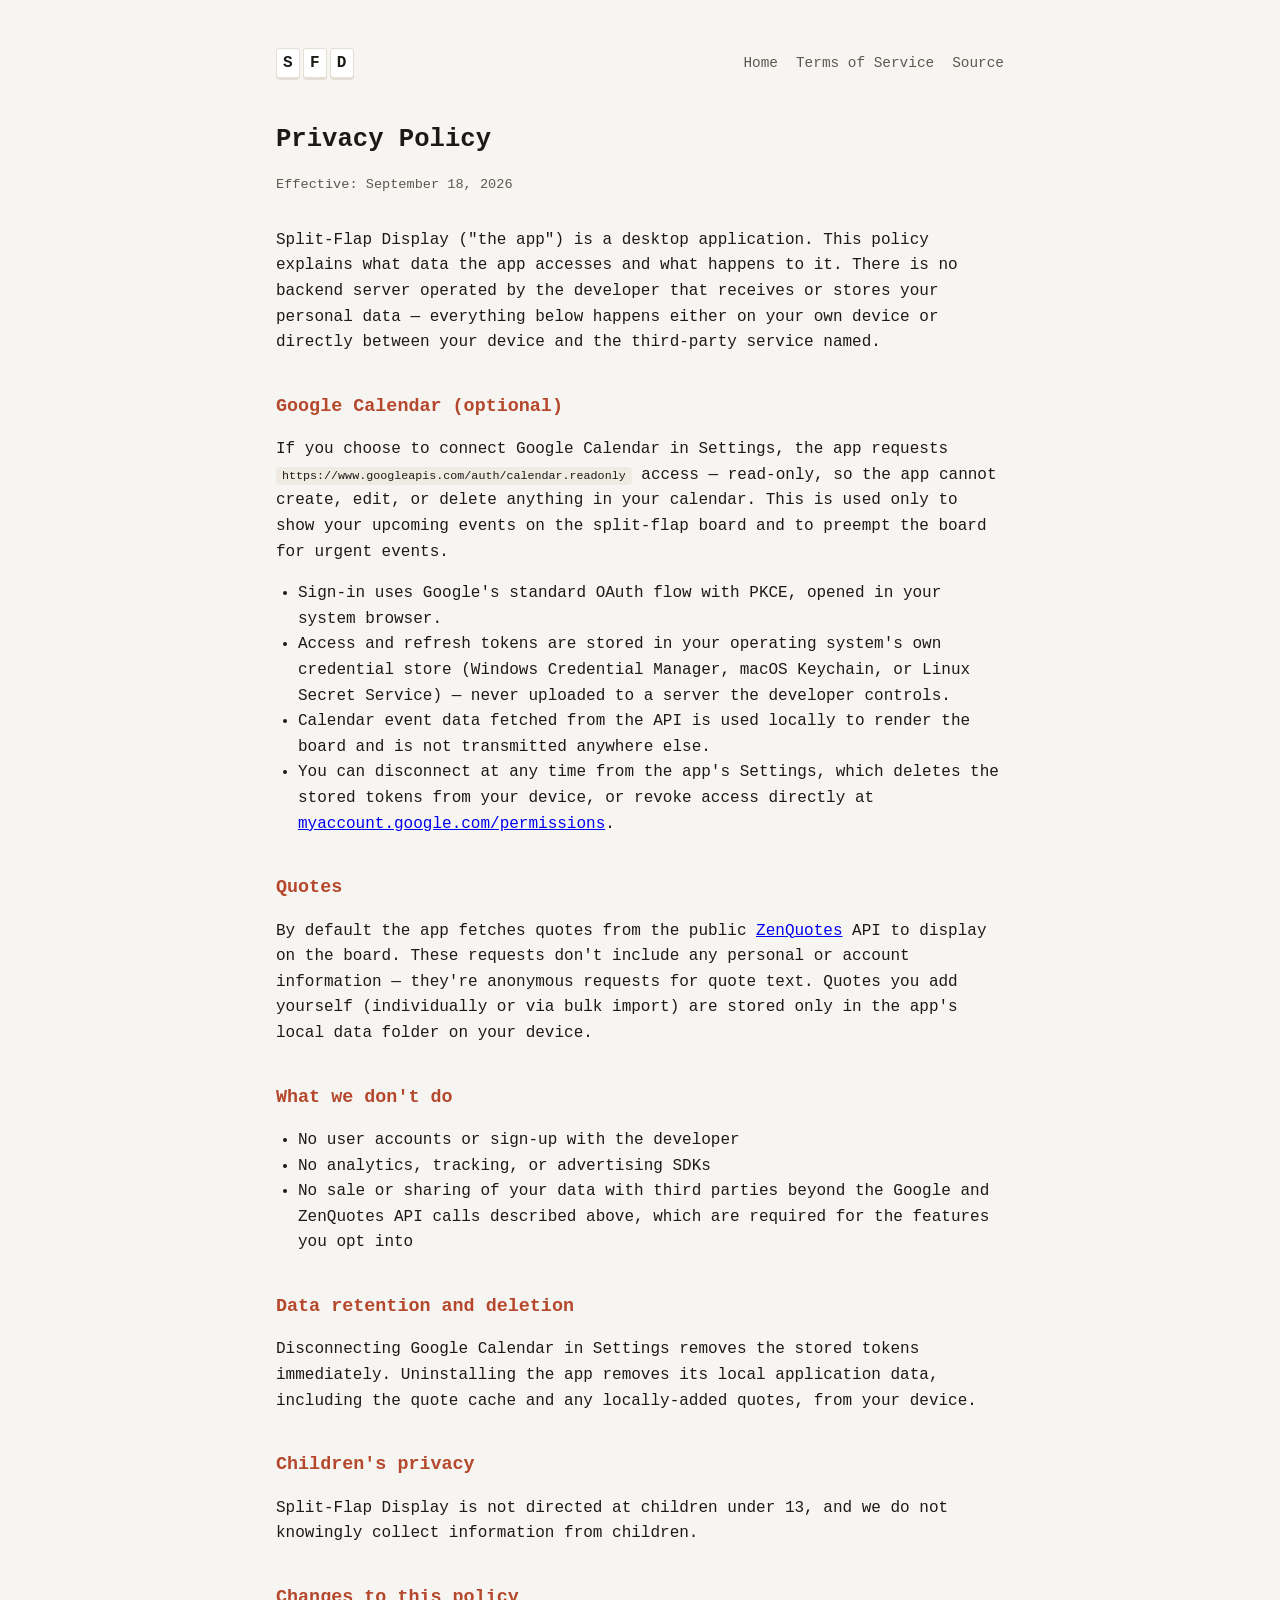
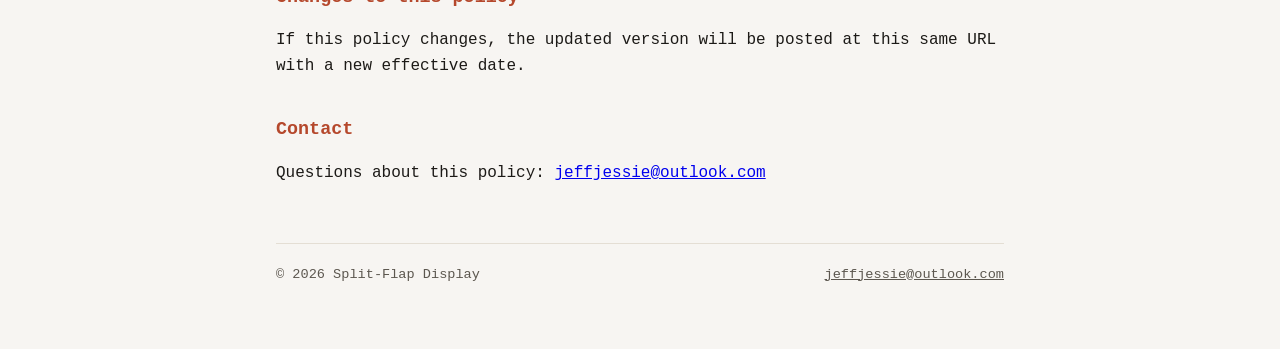
==== privacy.html @ 46285c23 "Landing for Desktop application" ====
<!doctype html>
<html lang="en">
<head>
<meta charset="utf-8">
<meta name="viewport" content="width=device-width, initial-scale=1">
<title>Privacy Policy — Split-Flap Display</title>
<meta name="description" content="Privacy Policy for the Split-Flap Display desktop app.">
<link rel="stylesheet" href="styles.css">
</head>
<body>
<div class="page">
  <header class="site-header">
    <div class="split-flap-mark" aria-hidden="true"><span>S</span><span>F</span><span>D</span></div>
    <nav class="site-nav">
      <a href="index.html">Home</a>
      <a href="terms.html">Terms of Service</a>
      <a href="https://github.com/J3ffJessie/split-flap-board">Source</a>
    </nav>
  </header>

  <main>
    <h1>Privacy Policy</h1>
    <p class="effective-date">Effective: September 18, 2026</p>

    <p>Split-Flap Display ("the app") is a desktop application. This policy explains what data the
    app accesses and what happens to it. There is no backend server operated by the developer that
    receives or stores your personal data — everything below happens either on your own device or
    directly between your device and the third-party service named.</p>

    <h2>Google Calendar (optional)</h2>
    <p>If you choose to connect Google Calendar in Settings, the app requests
    <code>https://www.googleapis.com/auth/calendar.readonly</code> access — read-only, so the app
    cannot create, edit, or delete anything in your calendar. This is used only to show your upcoming
    events on the split-flap board and to preempt the board for urgent events.</p>
    <ul>
      <li>Sign-in uses Google's standard OAuth flow with PKCE, opened in your system browser.</li>
      <li>Access and refresh tokens are stored in your operating system's own credential store
        (Windows Credential Manager, macOS Keychain, or Linux Secret Service) — never uploaded to a
        server the developer controls.</li>
      <li>Calendar event data fetched from the API is used locally to render the board and is not
        transmitted anywhere else.</li>
      <li>You can disconnect at any time from the app's Settings, which deletes the stored tokens from
        your device, or revoke access directly at
        <a href="https://myaccount.google.com/permissions">myaccount.google.com/permissions</a>.</li>
    </ul>

    <h2>Quotes</h2>
    <p>By default the app fetches quotes from the public <a href="https://zenquotes.io">ZenQuotes</a>
    API to display on the board. These requests don't include any personal or account information —
    they're anonymous requests for quote text. Quotes you add yourself (individually or via bulk
    import) are stored only in the app's local data folder on your device.</p>

    <h2>What we don't do</h2>
    <ul>
      <li>No user accounts or sign-up with the developer</li>
      <li>No analytics, tracking, or advertising SDKs</li>
      <li>No sale or sharing of your data with third parties beyond the Google and ZenQuotes API calls
        described above, which are required for the features you opt into</li>
    </ul>

    <h2>Data retention and deletion</h2>
    <p>Disconnecting Google Calendar in Settings removes the stored tokens immediately. Uninstalling
    the app removes its local application data, including the quote cache and any locally-added
    quotes, from your device.</p>

    <h2>Children's privacy</h2>
    <p>Split-Flap Display is not directed at children under 13, and we do not knowingly collect
    information from children.</p>

    <h2>Changes to this policy</h2>
    <p>If this policy changes, the updated version will be posted at this same URL with a new
    effective date.</p>

    <h2>Contact</h2>
    <p>Questions about this policy: <a href="mailto:jeffjessie@outlook.com">jeffjessie@outlook.com</a></p>
  </main>

  <footer class="site-footer">
    <span>&copy; 2026 Split-Flap Display</span>
    <a href="mailto:jeffjessie@outlook.com">jeffjessie@outlook.com</a>
  </footer>
</div>
</body>
</html>
---- styles.css ----
:root {
  --bg: #f7f5f2;
  --surface: #ffffff;
  --text: #1c1a17;
  --text-muted: #5c574f;
  --accent: #b5482c;
  --accent-contrast: #ffffff;
  --border: #e4ded4;
  --code-bg: #efeae2;
  --max-width: 760px;
}

@media (prefers-color-scheme: dark) {
  :root:not([data-theme="light"]) {
    --bg: #16140f;
    --surface: #1f1c16;
    --text: #ece7dd;
    --text-muted: #a89f8f;
    --accent: #e0733f;
    --accent-contrast: #16140f;
    --border: #332f26;
    --code-bg: #26221b;
  }
}

:root[data-theme="dark"] {
  --bg: #16140f;
  --surface: #1f1c16;
  --text: #ece7dd;
  --text-muted: #a89f8f;
  --accent: #e0733f;
  --accent-contrast: #16140f;
  --border: #332f26;
  --code-bg: #26221b;
}

* {
  box-sizing: border-box;
}

html {
  -webkit-text-size-adjust: 100%;
}

body {
  margin: 0;
  background: var(--bg);
  color: var(--text);
  font-family: "Iosevka Term", "JetBrains Mono", "SFMono-Regular", Menlo, Consolas, monospace;
  line-height: 1.6;
  -webkit-font-smoothing: antialiased;
}

.page {
  max-width: var(--max-width);
  margin: 0 auto;
  padding: 48px 16px 64px;
}

.split-flap-mark {
  display: inline-flex;
  gap: 3px;
  font-weight: 700;
  letter-spacing: 0.02em;
}

.split-flap-mark span {
  background: var(--surface);
  border: 1px solid var(--border);
  border-radius: 3px;
  padding: 2px 6px;
  box-shadow: inset 0 -2px 0 var(--border);
}

header.site-header {
  display: flex;
  align-items: baseline;
  justify-content: space-between;
  gap: 16px;
  flex-wrap: wrap;
  margin-bottom: 40px;
}

nav.site-nav {
  display: flex;
  gap: 18px;
  font-size: 0.9rem;
}

nav.site-nav a {
  color: var(--text-muted);
  text-decoration: none;
  border-bottom: 1px solid transparent;
}

nav.site-nav a:hover,
nav.site-nav a:focus-visible {
  color: var(--accent);
  border-bottom-color: var(--accent);
}

h1 {
  font-size: 1.6rem;
  margin: 0 0 8px;
}

h2 {
  font-size: 1.15rem;
  margin: 36px 0 12px;
  color: var(--accent);
}

p, li {
  color: var(--text);
}

.tagline {
  color: var(--text-muted);
  font-size: 1rem;
  margin: 0 0 32px;
}

.effective-date {
  color: var(--text-muted);
  font-size: 0.85rem;
  margin-bottom: 32px;
}

.card {
  background: var(--surface);
  border: 1px solid var(--border);
  border-radius: 8px;
  padding: 20px 22px;
  margin-bottom: 16px;
}

.cta-row {
  display: flex;
  gap: 12px;
  flex-wrap: wrap;
  margin: 28px 0 8px;
}

.btn {
  display: inline-block;
  padding: 10px 18px;
  border-radius: 6px;
  text-decoration: none;
  font-size: 0.9rem;
  border: 1px solid var(--border);
}

.btn.primary {
  background: var(--accent);
  color: var(--accent-contrast);
  border-color: var(--accent);
}

.btn.secondary {
  color: var(--text);
}

code {
  background: var(--code-bg);
  border-radius: 4px;
  padding: 2px 6px;
  font-size: 0.9em;
}

ul {
  padding-left: 22px;
}

footer.site-footer {
  margin-top: 56px;
  padding-top: 20px;
  border-top: 1px solid var(--border);
  color: var(--text-muted);
  font-size: 0.85rem;
  display: flex;
  justify-content: space-between;
  flex-wrap: wrap;
  gap: 10px;
}

footer.site-footer a {
  color: var(--text-muted);
}

@media (max-width: 480px) {
  .page {
    padding: 32px 16px 48px;
  }
  h1 {
    font-size: 1.35rem;
  }
}
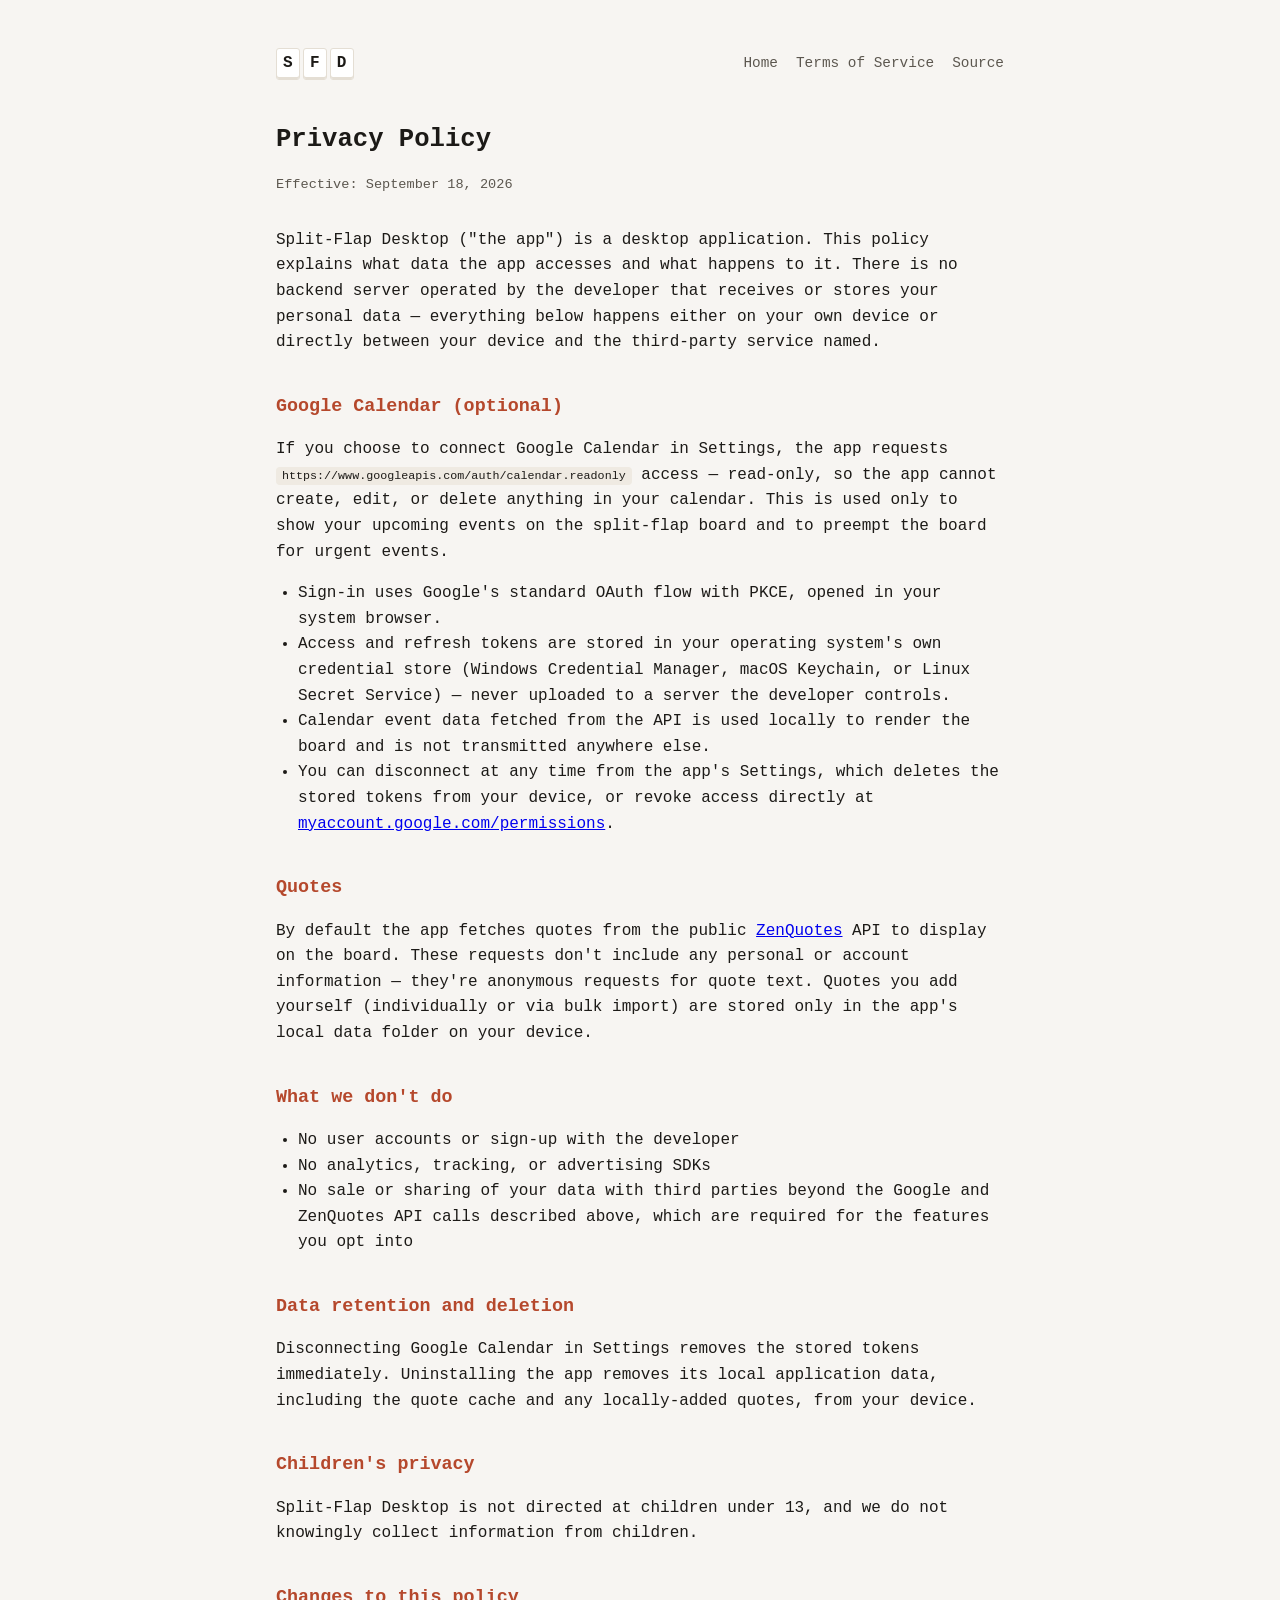
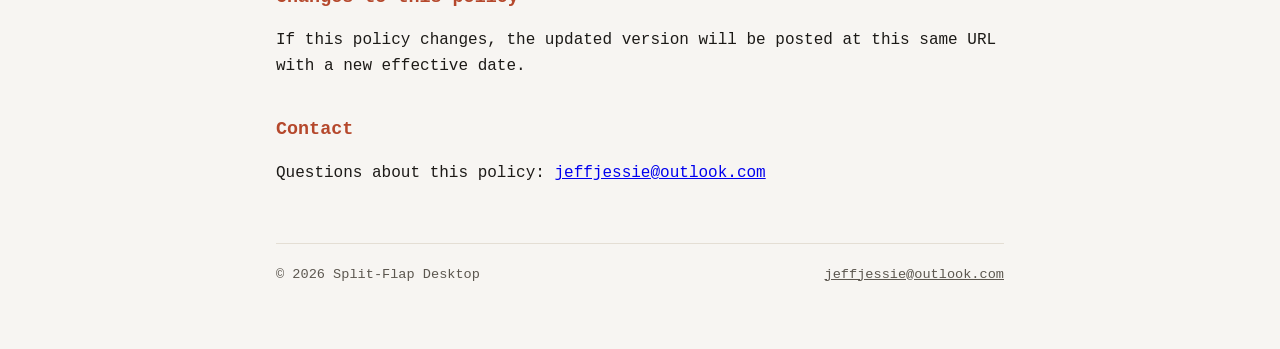
==== commit 04996bc3: "Clarify naming convention of the application" ====
--- a/privacy.html
+++ b/privacy.html
@@ -3,8 +3,8 @@
 <head>
 <meta charset="utf-8">
 <meta name="viewport" content="width=device-width, initial-scale=1">
-<title>Privacy Policy — Split-Flap Display</title>
-<meta name="description" content="Privacy Policy for the Split-Flap Display desktop app.">
+<title>Privacy Policy — Split-Flap Desktop</title>
+<meta name="description" content="Privacy Policy for the Split-Flap Desktop desktop app.">
 <link rel="stylesheet" href="styles.css">
 </head>
 <body>
@@ -22,7 +22,7 @@
     <h1>Privacy Policy</h1>
     <p class="effective-date">Effective: September 18, 2026</p>
 
-    <p>Split-Flap Display ("the app") is a desktop application. This policy explains what data the
+    <p>Split-Flap Desktop ("the app") is a desktop application. This policy explains what data the
     app accesses and what happens to it. There is no backend server operated by the developer that
     receives or stores your personal data — everything below happens either on your own device or
     directly between your device and the third-party service named.</p>
@@ -64,7 +64,7 @@
     quotes, from your device.</p>
 
     <h2>Children's privacy</h2>
-    <p>Split-Flap Display is not directed at children under 13, and we do not knowingly collect
+    <p>Split-Flap Desktop is not directed at children under 13, and we do not knowingly collect
     information from children.</p>
 
     <h2>Changes to this policy</h2>
@@ -76,7 +76,7 @@
   </main>
 
   <footer class="site-footer">
-    <span>&copy; 2026 Split-Flap Display</span>
+    <span>&copy; 2026 Split-Flap Desktop</span>
     <a href="mailto:jeffjessie@outlook.com">jeffjessie@outlook.com</a>
   </footer>
 </div>
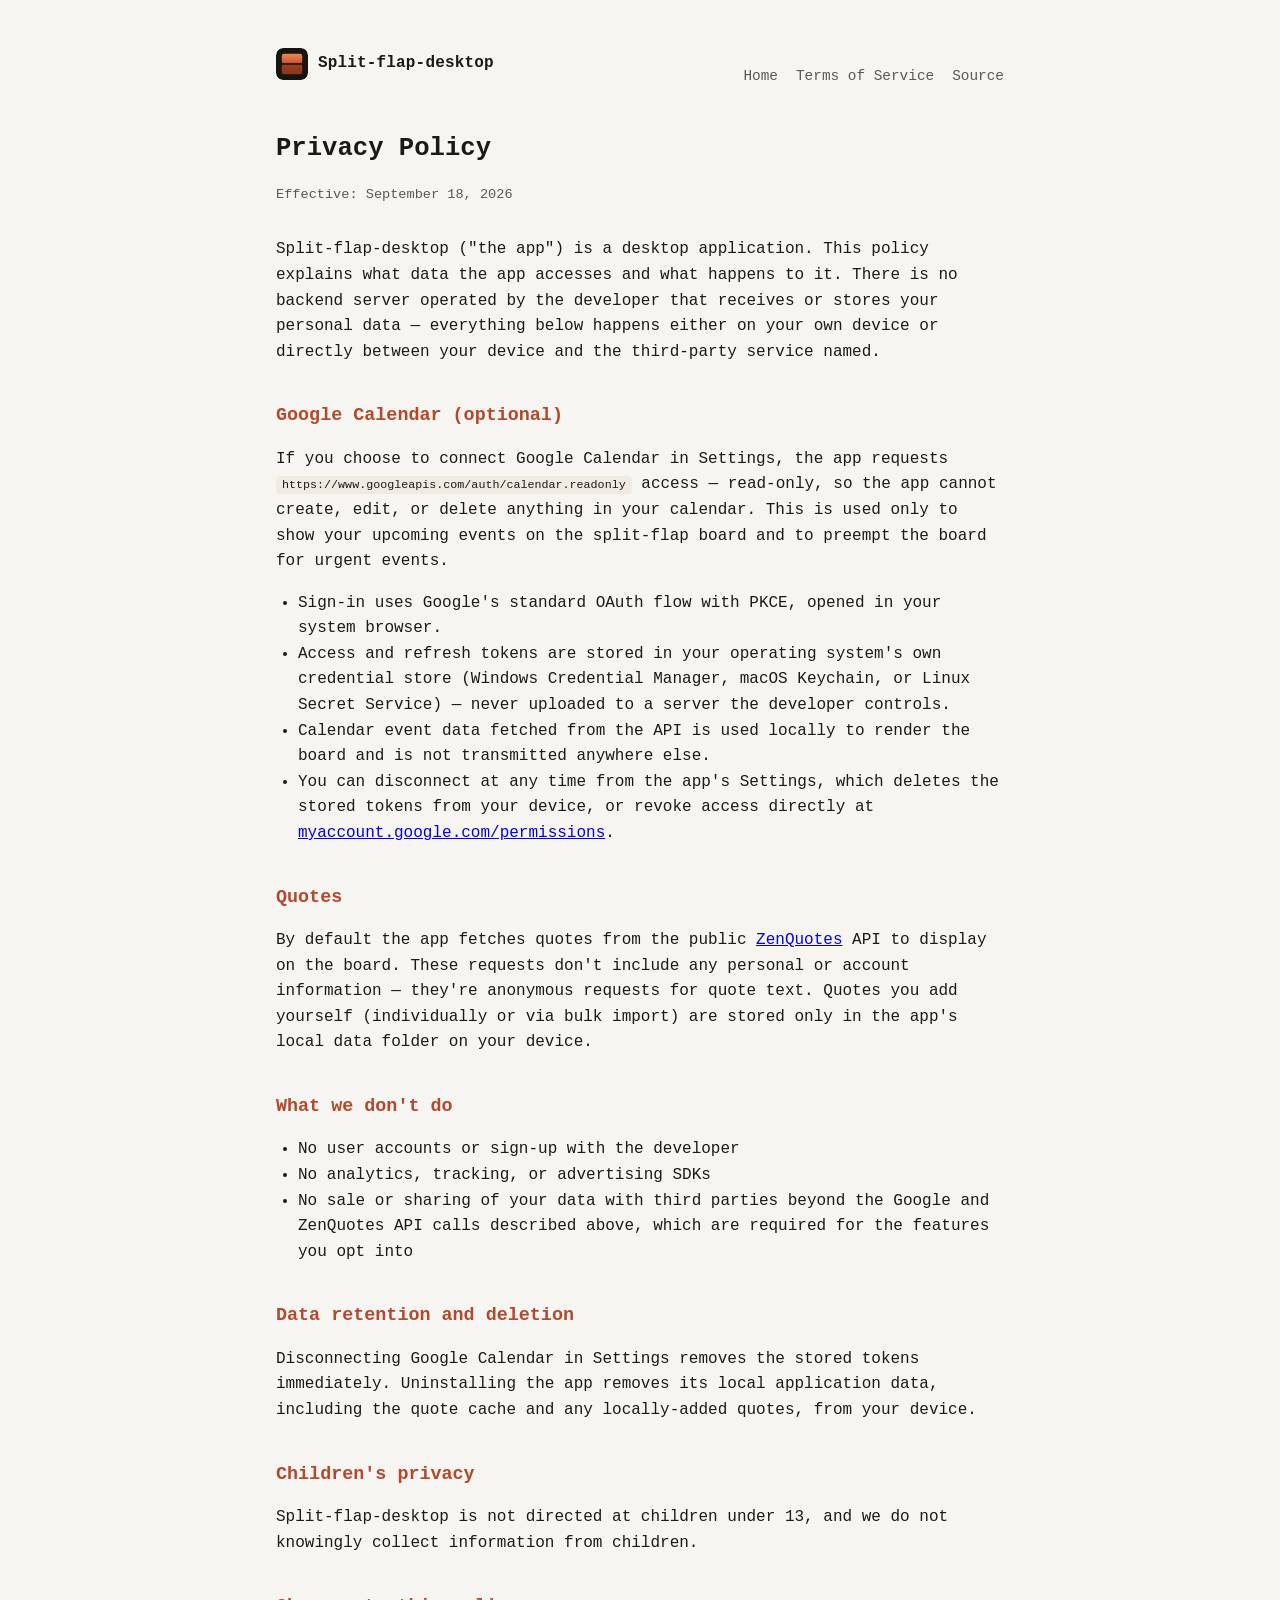
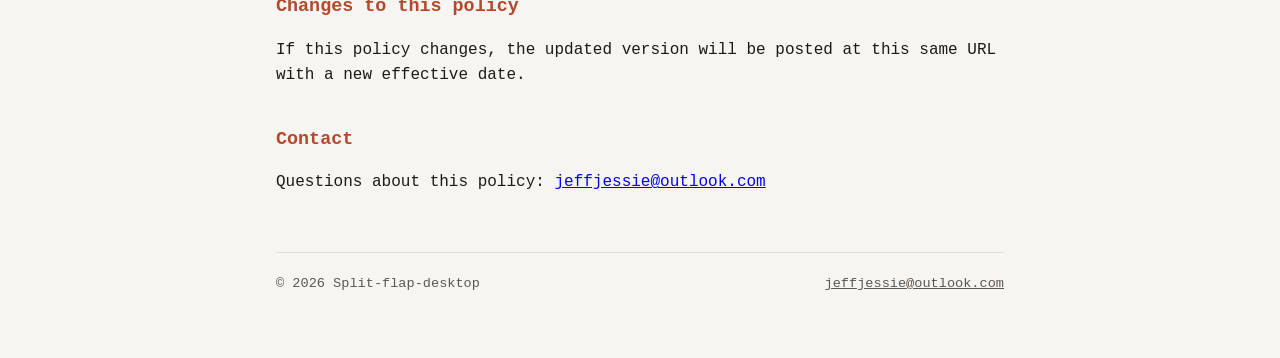
==== commit 0a667fb0: "Fixing items for Google Cloud verification" ====
--- a/privacy.html
+++ b/privacy.html
@@ -3,14 +3,19 @@
 <head>
 <meta charset="utf-8">
 <meta name="viewport" content="width=device-width, initial-scale=1">
-<title>Privacy Policy — Split-Flap Desktop</title>
-<meta name="description" content="Privacy Policy for the Split-Flap Desktop desktop app.">
+<title>Privacy Policy — Split-flap-desktop</title>
+<meta name="description" content="Privacy Policy for the Split-flap-desktop desktop app.">
+<link rel="icon" type="image/png" href="assets/favicon-32.png">
+<link rel="apple-touch-icon" href="assets/apple-touch-icon.png">
 <link rel="stylesheet" href="styles.css">
 </head>
 <body>
 <div class="page">
   <header class="site-header">
-    <div class="split-flap-mark" aria-hidden="true"><span>S</span><span>F</span><span>D</span></div>
+    <a class="brand" href="index.html">
+      <img class="split-flap-mark" src="assets/logo.svg" width="32" height="32" alt="">
+      <span class="brand-name">Split-flap-desktop</span>
+    </a>
     <nav class="site-nav">
       <a href="index.html">Home</a>
       <a href="terms.html">Terms of Service</a>
@@ -22,7 +27,7 @@
     <h1>Privacy Policy</h1>
     <p class="effective-date">Effective: September 18, 2026</p>
 
-    <p>Split-Flap Desktop ("the app") is a desktop application. This policy explains what data the
+    <p>Split-flap-desktop ("the app") is a desktop application. This policy explains what data the
     app accesses and what happens to it. There is no backend server operated by the developer that
     receives or stores your personal data — everything below happens either on your own device or
     directly between your device and the third-party service named.</p>
@@ -64,7 +69,7 @@
     quotes, from your device.</p>
 
     <h2>Children's privacy</h2>
-    <p>Split-Flap Desktop is not directed at children under 13, and we do not knowingly collect
+    <p>Split-flap-desktop is not directed at children under 13, and we do not knowingly collect
     information from children.</p>
 
     <h2>Changes to this policy</h2>
@@ -76,7 +81,7 @@
   </main>
 
   <footer class="site-footer">
-    <span>&copy; 2026 Split-Flap Desktop</span>
+    <span>&copy; 2026 Split-flap-desktop</span>
     <a href="mailto:jeffjessie@outlook.com">jeffjessie@outlook.com</a>
   </footer>
 </div>
--- a/styles.css
+++ b/styles.css
@@ -57,19 +57,22 @@
   padding: 48px 16px 64px;
 }
 
+.brand {
+  display: inline-flex;
+  align-items: center;
+  gap: 10px;
+  color: var(--text);
+  text-decoration: none;
+}
+
 .split-flap-mark {
-  display: inline-flex;
-  gap: 3px;
+  display: block;
+  border-radius: 7px;
+}
+
+.brand-name {
   font-weight: 700;
-  letter-spacing: 0.02em;
-}
-
-.split-flap-mark span {
-  background: var(--surface);
-  border: 1px solid var(--border);
-  border-radius: 3px;
-  padding: 2px 6px;
-  box-shadow: inset 0 -2px 0 var(--border);
+  letter-spacing: 0.01em;
 }
 
 header.site-header {
